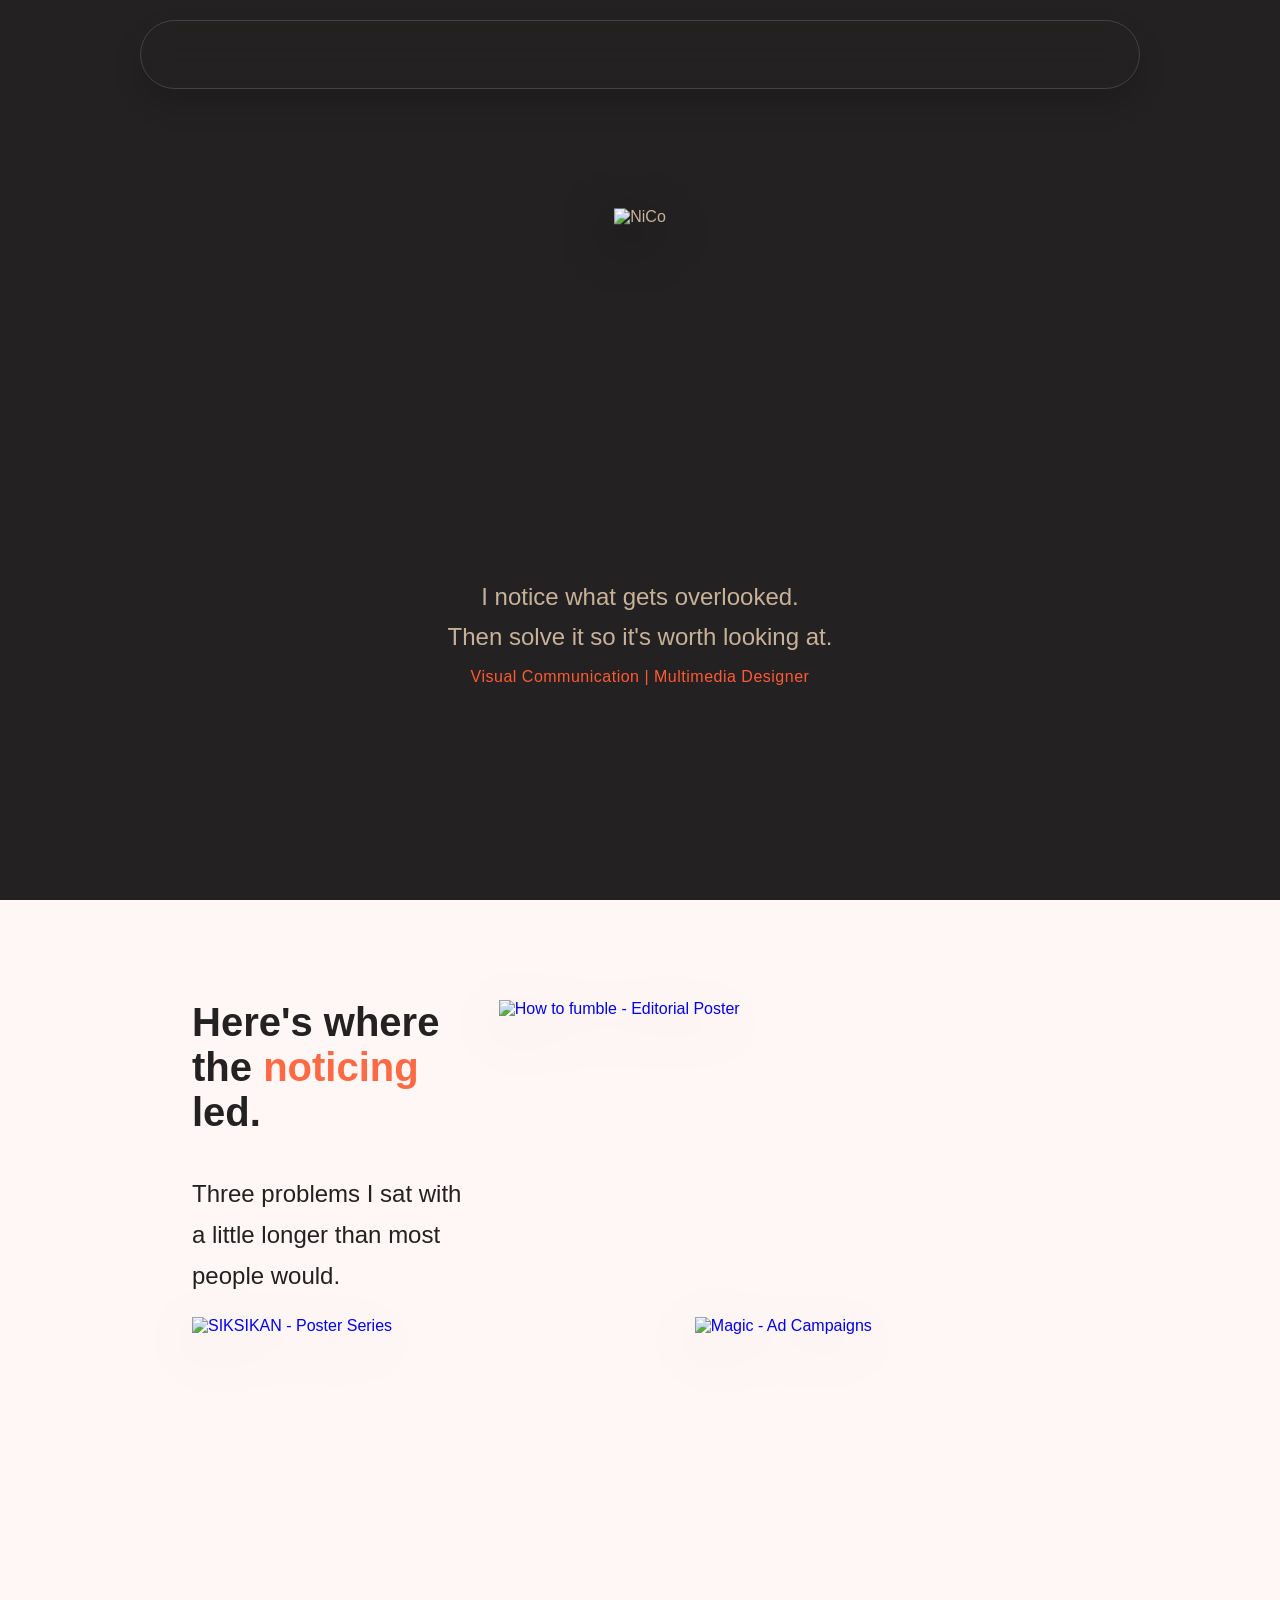
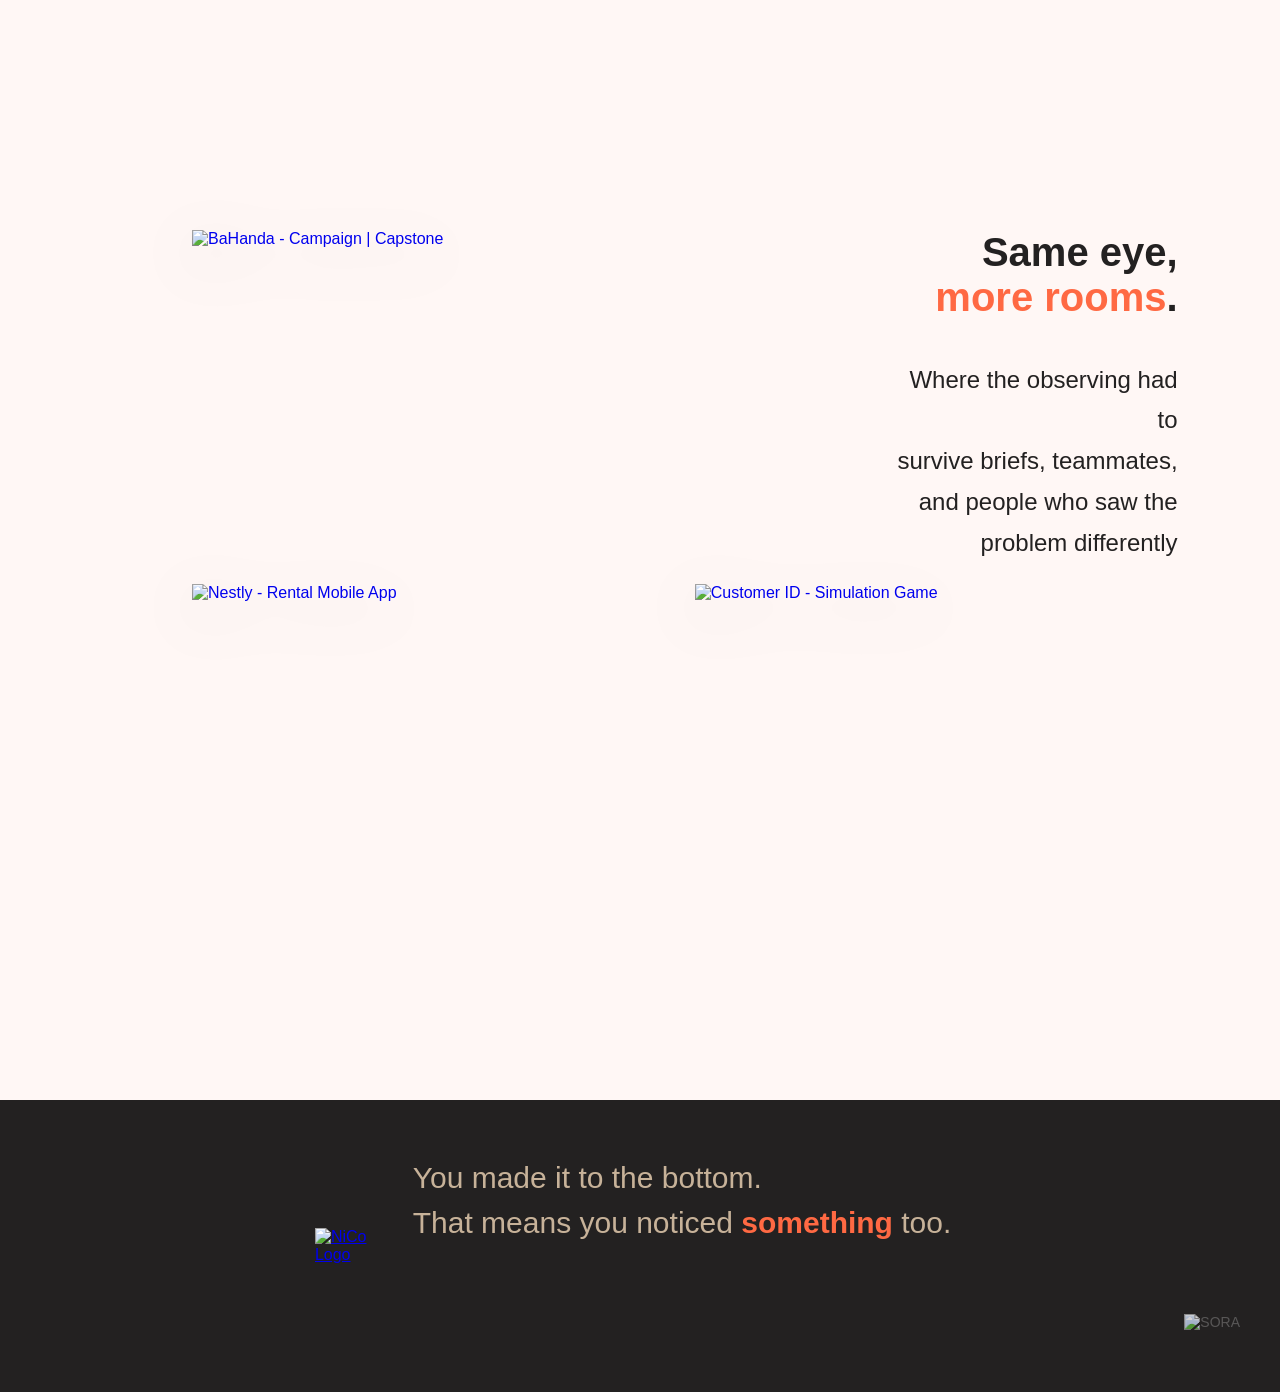
==== index.html @ 39216c5b "Add files via upload system" ====
<!DOCTYPE html>
<html lang="en">
<head>
    <meta charset="UTF-8">
    <meta name="viewport" content="width=device-width, initial-scale=1.0">
    <title>NiCo - Visual Communication | Multimedia Designer</title>
    <meta name="description" content="I notice what gets overlooked. Then solve it so it's worth looking at.">
    <link rel="stylesheet" href="style.css?v=6">
</head>
<body id="top">

    <!-- ── NAVIGATION BAR ── -->
    <nav class="navbar">
        <div class="nav-content">
            <a href="index.html" class="nav-logo-link" aria-label="Homepage"></a>
            <div class="nav-links">
                <a href="works.html"   class="nav-btn works-btn"></a>
                <a href="contact.html" class="nav-btn contact-btn"></a>
            </div>
        </div>
    </nav>

    <!-- ── HERO: height locked to background image aspect ratio ── -->
    <main class="hero">

        <!-- Background layers live INSIDE hero so they share the same dimensions -->
        <div class="eyes-wrapper">
            <div class="eyes-container">
                <div class="eyes-overlay"></div>
                <div class="irises" id="irises"></div>
                <div class="eyes-mask"></div>
            </div>
        </div>

        <!-- Content centered inside the hero -->
        <div class="hero-content">
            <div class="hero-logo">
                <img src="assets/01 HOMEPAGE/HERO/4 - NICO HERO LOGO.png" alt="NiCo">
            </div>
            <div class="hero-text">
                <p class="headline">I notice what gets overlooked. <br>Then solve it so it's worth looking at.</p>
                <p class="sub-headline">Visual Communication | Multimedia Designer</p>
            </div>
            <a href="#works" class="cta-button" aria-label="Look Again"></a>
        </div>

    </main>

    <!-- ── INDIVIDUAL WORKS SECTION ── -->
    <section class="individual-works" id="works">
        <div class="works-container">
            <div class="works-row top-row">
                <div class="works-text">
                    <div class="works-text-inner">
                        <h2 class="works-headline">Here's where <br>the <span class="highlight">noticing</span> led.</h2>
                        <p class="works-subheadline">Three problems I sat with <br>a little longer than most <br>people would.</p>
                    </div>
                </div>
                <a href="works.html#how-to-fumble" class="work-item img-1">
                    <img src="assets/01 HOMEPAGE/SECTION 1 - INDIVIDUAL WORKS/image 1.png" alt="How to fumble - Editorial Poster">
                </a>
            </div>
            <div class="works-row bottom-row">
                <a href="works.html#siksikan" class="work-item img-2">
                    <img src="assets/01 HOMEPAGE/SECTION 1 - INDIVIDUAL WORKS/image 2.png" alt="SIKSIKAN - Poster Series">
                </a>
                <a href="works.html#magic" class="work-item img-3">
                    <img src="assets/01 HOMEPAGE/SECTION 1 - INDIVIDUAL WORKS/image 3.png" alt="Magic - Ad Campaigns">
                </a>
            </div>
        </div>
    </section>

    <!-- ── COLLABORATIVE WORKS SECTION ── -->
    <section class="collaborative-works">
        <div class="works-container">
            <div class="works-row top-row reverse-row">
                <div class="works-text text-right">
                    <div class="works-text-inner">
                        <h2 class="works-headline">Same eye, <br><span class="highlight">more rooms</span>.</h2>
                        <p class="works-subheadline">Where the observing had to <br>survive briefs, teammates, <br>and people who saw the <br>problem differently</p>
                    </div>
                </div>
                <a href="works.html#bahanda" class="work-item img-1">
                    <img src="assets/01 HOMEPAGE/SECTION 2 - COLLABORATIVE WORKS/image 1.png?v=2" alt="BaHanda - Campaign | Capstone">
                </a>
            </div>
            <div class="works-row bottom-row">
                <a href="works.html#nestly" class="work-item img-2">
                    <img src="assets/01 HOMEPAGE/SECTION 2 - COLLABORATIVE WORKS/image 2.png?v=2" alt="Nestly - Rental Mobile App">
                </a>
                <a href="works.html#customer-id" class="work-item img-3">
                    <img src="assets/01 HOMEPAGE/SECTION 2 - COLLABORATIVE WORKS/image 3.png?v=2" alt="Customer ID - Simulation Game">
                </a>
            </div>
        </div>
    </section>
    <!-- ── FOOTER ── -->
    <footer class="footer" id="contact">
        <div class="footer-content">
            <a href="#top" class="footer-logo" aria-label="Back to top">
                <img src="assets/05 - FOOTER/Logo - PAG CLINICK TOP OF THE PAGE ULI.png" alt="NiCo Logo">
            </a>
            <div class="footer-text-block">
                <p class="footer-text">You made it to the bottom.<br>That means you noticed <span class="highlight">something</span> too.</p>
                <a href="contact.html" class="footer-btn"></a>
            </div>
        </div>
        <div class="footer-credits">
            <img src="assets/05 - FOOTER/SORA MARK.png" alt="SORA" class="sora-logo">
        </div>
    </footer>

    <script src="script.js"></script>
</body>
</html>
---- style.css ----
/* ============================================================
   FONTS
   ============================================================ */
@font-face {
    font-family: 'Figtree';
    src: url('assets/FONTS/static/Figtree-Regular.ttf') format('truetype');
    font-weight: 400;
    font-style: normal;
}
@font-face {
    font-family: 'Figtree';
    src: url('assets/FONTS/static/Figtree-Italic.ttf') format('truetype');
    font-weight: 400;
    font-style: italic;
}

/* ============================================================
   RESET & BASE
   ============================================================ */
:root {
    --text-primary: #C7B299; /* Requested beige color */
    --brand-orange: #FF5A36;
    --bg-dark: #232121;
}

html {
    scroll-behavior: smooth;
}

* { margin: 0; padding: 0; box-sizing: border-box; }

html, body {
    font-family: 'Figtree', sans-serif;
    color: var(--text-primary);
    /* Lock to exactly one screen initially, but allow vertical scroll
       now that we have sections below the landing page. */
    width: 100%;
    overflow-x: hidden;
    background: var(--bg-dark);
}

/* ============================================================
   HERO — fixed full-viewport stage
   ============================================================ */
.hero {
    position: relative;
    height: 100vh;
    overflow: hidden;
    display: flex;
    align-items: center;
    justify-content: center;
    background: var(--bg-dark); /* fills any bars outside the image */
}

/* ============================================================
   BACKGROUND — cover the full viewport, edge to edge, no bars.
   Image is 1728×1117 (ratio 1.547). On 16:9 monitors the image
   fills by width, cropping a little top/bottom — same as every
   CSS background-size:cover website. No bars, no scroll.
   ============================================================ */
.eyes-wrapper {
    position: absolute;
    inset: 0;
    overflow: hidden;
    background: var(--bg-dark);
    z-index: 0;
    pointer-events: none;
}

.eyes-container {
    position: absolute;
    left: 50%;
    top: 50%;
    transform: translate(-50%, -50%);
    /* Mimic background-size: cover while maintaining a strict 16:9 aspect ratio 
       so the absolutely positioned pupils never drift from the background holes! */
    width: 100vw;
    height: 56.25vw;
    min-height: 100vh;
    min-width: 177.77vh;
}

.eyes-overlay {
    position: absolute;
    inset: 0;
    background-image: url('assets/01 HOMEPAGE/HERO/1 - BG/EYES - BG.png');
    background-size: 100% 100%;
    z-index: 1;
}

.irises {
    position: absolute;
    inset: 0;
    z-index: 2;
}

.eyes-mask {
    position: absolute;
    inset: 0;
    background-image: url('assets/01 HOMEPAGE/HERO/1 - BG/EYES - HOLLOW.png');
    background-size: 100% 100%;
    z-index: 3;
}

.iris {
    position: absolute;
    /* Force a perfect circle — aspect-ratio ensures height = width in pixels
       regardless of the container's 16:9 shape. */
    aspect-ratio: 1 / 1;
    background-size: cover;
    background-position: center;
    background-repeat: no-repeat;
    transform-origin: center center;
    will-change: transform;
}

/* ============================================================
   HERO CONTENT — centered on screen, above background
   ============================================================ */
.hero-content {
    position: absolute;
    /* Shift cluster down to match Figma reference — logo near upper area,
       button near lower area, same visual weight as the design. */
    top: 53%; /* Pulled entire block up to match text and button height */
    left: 50%;
    transform: translate(-50%, -50%);
    z-index: 10;
    width: 100%;
    display: flex;
    flex-direction: column;
    align-items: center;
    justify-content: center;
    text-align: center;
    pointer-events: auto;
}

/* Logo: sized by viewport height so it's consistent on all screens */
.hero-logo {
    /* Negative margin pulls tagline up close under the orange letters.
       Logo PNG has ~7.5% transparent bottom, so -12vh accounts for that
       and adds tight visual proximity like the Figma reference. */
    margin-bottom: -10vh; /* Just a tiny nudge from the original -12vh */
    transform: translateY(4vh); /* Pushed logo down individually, removed horizontal nudge */
}

.hero-logo img {
    height: 55vh;
    width: auto;
    max-width: 85vw;
    display: block;
    filter: drop-shadow(0px 15px 25px rgba(0, 0, 0, 0.85));
}

.hero-text {
    margin-bottom: 25px; /* Nudged the button upward to sit closer to the text */
}

.headline {
    font-size: clamp(16px, 2.5vw, 24px); /* Fluid scaling down to mobile */
    color: #C7B299;
    line-height: 1.65;
    font-weight: 400;
    margin-bottom: 12px;
}

.sub-headline {
    font-size: clamp(12px, 1.3vw, 16px);
    color: var(--brand-orange);
    letter-spacing: 0.5px;
}

/* CTA Button */
.cta-button {
    display: block;
    width: clamp(200px, 20vw, 280px); /* Made the Look Again button larger */
    height: clamp(54px, 5.5vw, 75px);
    background-image: url('assets/01 HOMEPAGE/HERO/2 - BTTN/Property 1=bttn - look again - null.png');
    background-size: contain;
    background-position: center;
    background-repeat: no-repeat;
    transition: transform 0.4s cubic-bezier(0.175, 0.885, 0.32, 1.275);
}

.cta-button:hover  { transform: scale(1.1); }
.cta-button:active {
    background-image: url('assets/01 HOMEPAGE/HERO/2 - BTTN/Property 1=bttn - look again - click.png');
    transform: scale(0.95);
}

/* ============================================================
   WORKS SECTIONS
   ============================================================ */
.individual-works {
    background-color: #FFF7F5;
    padding: 100px 8% 35px 15%; /* Increased left padding even further for a thicker margin */
    min-height: 100vh;
    position: relative;
    z-index: 21; /* Elevated z-index so the drop shadow bleeds over the next section */
}

.collaborative-works {
    background-color: #FFF7F5;
    padding: 30px 8% 100px 15%; /* Increased left padding even further for a thicker margin */
    min-height: 100vh;
    position: relative;
    z-index: 20;
}

.works-container {
    max-width: 1400px;
    margin: 0 auto;
    display: flex;
    flex-direction: column;
    gap: 20px; /* Reduced to match the horizontal gap exactly */
}

.works-row {
    display: flex;
    transition: transform 0.4s cubic-bezier(0.25, 0.8, 0.25, 1);
}

.top-row {
    gap: 20px;
    /* align-items defaults to stretch so the text box matches Image 1's height */
}

.reverse-row {
    flex-direction: row-reverse;
}

.bottom-row {
    gap: 20px;
}

/* Text Column */
.works-text {
    flex: 437; /* Exactly matches the 437px width in the reference */
    display: flex;
    flex-direction: column;
    justify-content: center; /* Vertically centers the text within the row */
    align-items: flex-start; /* Flush left alignment matching the desktop design */
    transition: transform 0.4s cubic-bezier(0.25, 0.8, 0.25, 1); /* Ensure smooth nudging */
}

.text-right {
    align-items: flex-end; /* Restored right alignment for desktop */
    text-align: right;
}

.img-1 {
    flex: 1035; /* Exact intrinsic width */
}

.img-2, .img-3 {
    flex: 736; /* Exact intrinsic width */
}

.works-headline {
    font-size: clamp(28px, 4vw, 40px); /* Fluid typography */
    font-weight: 600; /* semi-bold */
    line-height: 1.12; /* 112% */
    color: #232121;
    margin-bottom: 40px;
}

.works-headline .highlight {
    color: #FF6943;
}

.works-subheadline {
    font-size: clamp(16px, 2.5vw, 24px); /* Fluid typography */
    font-weight: 400; /* regular */
    line-height: 1.7; /* 170% */
    color: #232121;
}

/* Gallery Grid Items */
.work-item {
    display: block;
    width: 100%;
    text-decoration: none;
    transition: transform 0.4s cubic-bezier(0.25, 0.8, 0.25, 1);
}

.creative-img {
    width: 100%;
    height: auto;
    border-radius: 12px;
}

.multiple-images {
    display: flex;
    flex-direction: column;
    gap: 24px;
}

.work-item img {
    width: 100%;
    height: auto;
    display: block;
    filter: drop-shadow(0px 15px 30px rgba(0, 0, 0, 0.15)); /* Added elegant drop shadow */
    /* Use scale for the visual 'zoom' effect */
    transition: transform 0.4s cubic-bezier(0.25, 0.8, 0.25, 1), filter 0.4s ease;
    transform-origin: center center;
}

/* 
  Hover Effect: 
  The image scales up slightly for a smooth 'pop' effect.
  The adjacent elements are physically nudged using :has() to prevent overlap.
*/
.work-item:hover img {
    transform: scale(1.03);
    filter: drop-shadow(0px 25px 40px rgba(0, 0, 0, 0.25)); /* Shadow deepens on hover */
}

/* --- DESKTOP NUDGE EFFECTS (Horizontal & Vertical) --- */
@media (min-width: 1025px) {
    /* Nudge Effects for Individual Works (Image 1 is Top Right) */
    .individual-works .works-container:has(.img-1:hover) .bottom-row {
        transform: translateY(15px);
    }
    .individual-works .works-container:has(.img-2:hover) .img-3 {
        transform: translateX(15px);
    }
    .individual-works .works-container:has(.img-3:hover) .img-1 {
        transform: translateY(-15px);
    }
    .individual-works .works-container:has(.img-3:hover) .img-2 {
        transform: translateX(-15px);
    }

    /* Nudge Effects for Collaborative Works (Image 1 is Top Left) */
    .collaborative-works .works-container:has(.img-1:hover) .bottom-row {
        transform: translateY(15px);
    }
    .collaborative-works .works-container:has(.img-2:hover) .img-3 {
        transform: translateX(15px);
    }
    .collaborative-works .works-container:has(.img-2:hover) .img-1 {
        transform: translateY(-15px);
    }
    .collaborative-works .works-container:has(.img-3:hover) .img-2 {
        transform: translateX(-15px);
    }
}

/* ============================================================
   NAVIGATION — fixed pill navbar
   ============================================================ */
.navbar {
    position: fixed;
    top: 20px;
    left: 0;
    width: 100%;
    z-index: 1000;
    display: flex;
    justify-content: center;
    padding: 0 40px;
}

.nav-content {
    position: relative;
    width: 100%;
    max-width: 1000px;
    aspect-ratio: 1608 / 111;
    border-radius: 60px;
    background-color: transparent;
    backdrop-filter: blur(15px); /* Global glass blur effect, always active */
    -webkit-backdrop-filter: blur(15px);
    box-shadow: 0px 15px 30px rgba(0, 0, 0, 0.15);
    border: 1px solid rgba(255, 255, 255, 0.15);
    transition: background-color 0.4s ease, border-color 0.4s ease;
    z-index: 100;
}

.nav-content::before {
    content: "";
    position: absolute;
    top: 0; left: 0; width: 100%; height: 100%;
    background-image: url('assets/04 - NAVIGATION/Navigation bar - bg.png');
    background-size: 100% 100%;
    background-repeat: no-repeat;
    background-position: center;
    border-radius: inherit;
    transition: opacity 0.4s ease;
    z-index: 0;
}

.nav-content.dark-glass {
    background-color: rgba(35, 33, 33, 0.7); /* Dark enough for contrast, transparent enough for glass */
    border-color: rgba(255, 255, 255, 0.05); /* Very faint glass edge */
    backdrop-filter: blur(15px); /* Actual glass blur effect */
    -webkit-backdrop-filter: blur(15px);
    box-shadow: 0 8px 32px 0 rgba(0, 0, 0, 0.2);
}

.nav-content.dark-glass::before {
    opacity: 0; /* Smoothly fades out the whitish image background */
}

.nav-logo-link {
    position: absolute;
    left: 4.22885%;
    top: 26.126%;
    transform: none;
    width: 4.60199%;
    height: 52.2522%;
    display: block;
    background-image: url('assets/04 - NAVIGATION/bttn - homepage.png');
    background-size: 100% 100%;
    background-repeat: no-repeat;
    background-position: center;
    transition: transform 0.2s ease;
    transform-origin: center center;
    z-index: 1; /* Ensures it sits above the ::before pseudo-element */
}
.nav-logo-link:hover { transform: scale(1.05); }

.nav-links {
    position: absolute;
    right: 4.5%;
    top: 50%;
    transform: translateY(-50%);
    display: flex;
    gap: 1vw; /* Space between buttons */
    height: 38%;
    z-index: 1; /* Ensures links sit above the ::before pseudo-element */
}

.nav-btn {
    display: inline-block;
    height: clamp(18px, 2.55vw, 30px);
    background-size: contain;
    background-position: center;
    background-repeat: no-repeat;
    transition: transform 0.2s ease;
}

.works-btn {
    width: calc(clamp(18px, 2.55vw, 30px) * 3.366);
    background-image: url('assets/04 - NAVIGATION/bttn - works - null.png');
}
.works-btn:hover  { transform: scale(1.05); }
.works-btn:active, .works-btn.active { background-image: url('assets/04 - NAVIGATION/bttn - works - click.png'); }

.contact-btn {
    width: calc(clamp(18px, 2.55vw, 30px) * 4.293);
    background-image: url('assets/04 - NAVIGATION/bttn - contact - null.png');
}
.contact-btn:hover  { transform: scale(1.05); }
.contact-btn:active, .contact-btn.active { background-image: url('assets/04 - NAVIGATION/bttn - contact - click.png'); }

/* ============================================================
   FOOTER
   ============================================================ */
.footer {
    background-color: #232121;
    position: relative;
    display: flex;
    justify-content: center;
    align-items: center;
    padding: 60px 40px; /* Reduced vertical padding for a sensible leeway */
    z-index: 10;
}

.footer-content {
    display: flex;
    align-items: center;
    gap: 20px; /* Logo almost touching text */
    justify-content: center;
}

.footer-logo img {
    width: clamp(180px, 25vw, 330px); /* Made the logo significantly bigger but scales fluidly */
    height: auto;
    transition: transform 0.4s ease;
}
.footer-logo:hover img {
    transform: scale(1.05);
}

.footer-text-block {
    display: flex;
    flex-direction: column;
    align-items: flex-start;
    gap: 30px; /* Increased gap so the button is lower from the text */
    width: 100%;
    max-width: 717px; /* Responsive: allows the block to shrink on smaller screens */
    transform: translateY(-5px); /* Lowered back down slightly */
}

.footer-text {
    font-size: clamp(20px, 3vw, 30px); /* Shrunk down from 40px, now fluidly scales */
    font-weight: 400;
    line-height: 1.5;
    color: #C7B299; /* Muted tan color, except for highlight */
}

.footer-text .highlight {
    color: #FF6943;
    font-weight: 600;
}

.footer-btn {
    display: inline-block;
    width: 221px; /* Scaled up by 30% (from 170px) */
    height: 52px; /* Scaled up by 30% (from 40px) */
    background-image: url('assets/05 - FOOTER/bttn - tell me what - null.png');
    background-size: contain;
    background-repeat: no-repeat;
    background-position: left center;
    transition: transform 0.2s ease, background-image 0.2s ease;
}

.footer-btn:hover {
    background-image: url('assets/05 - FOOTER/bttn - tell me what - hover.png');
    transform: scale(1.05);
}

.footer-btn:active {
    background-image: url('assets/05 - FOOTER/bttn - tell me what - click.png');
    transform: scale(0.95);
}

.footer-credits {
    position: absolute;
    bottom: 30px;
    right: 40px;
    display: flex;
    align-items: center;
    gap: 10px;
    font-size: 14px;
    color: rgba(255, 255, 255, 0.3);
}

.sora-logo {
    height: 48px; /* Doubled in size to be a prominent standalone mark */
    opacity: 0.8; /* Increased visibility */
}

/* ============================================================
   RESPONSIVE
   ============================================================ */
@media (max-width: 1024px) {
    .navbar { padding: 0 20px; }

    .hero-logo img {
        height: 35vh;
        max-width: 85vw;
    }
    .hero-logo { 
        margin-bottom: 20px; /* Give it breathing room instead of pulling text up */
        transform: translateY(0); /* Reset the downward offset */
    }
    .headline  { font-size: 15px; }

    /* Hide manual line breaks on mobile so text flows naturally as a single continuous block */
    .headline br, .works-headline br, .works-subheadline br {
        display: none;
    }

    /* Works Section Mobile Stacking */
    .works-row {
        flex-direction: column !important;
        gap: 20px;
    }
    .works-text, .works-text.text-right {
        align-items: flex-start; /* Force left alignment on mobile */
        text-align: left;
        margin-bottom: 20px;
    }

    /* --- MOBILE NUDGE EFFECTS (Strictly Vertical) --- */
    /* When img-1 hovers, push everything below it DOWN and text above it UP */
    .works-container:has(.img-1:hover) .img-2,
    .works-container:has(.img-1:hover) .img-3 {
        transform: translateY(15px);
    }
    .works-container:has(.img-1:hover) .works-text {
        transform: translateY(-15px);
    }

    /* When img-2 hovers, push img-3 DOWN and img-1/text UP */
    .works-container:has(.img-2:hover) .img-3 {
        transform: translateY(15px);
    }
    .works-container:has(.img-2:hover) .img-1,
    .works-container:has(.img-2:hover) .works-text {
        transform: translateY(-15px);
    }

    /* When img-3 hovers, push everything above it UP */
    .works-container:has(.img-3:hover) .img-2,
    .works-container:has(.img-3:hover) .img-1,
    .works-container:has(.img-3:hover) .works-text {
        transform: translateY(-15px);
    }

    /* Footer Mobile Stacking */
    .footer {
        flex-direction: column;
    }
    .footer-content {
        flex-direction: column;
        text-align: center;
        gap: 30px;
    }
    .footer-text-block {
        align-items: center;
        transform: translateY(0);
    }
    .footer-text {
        text-align: center;
    }
    /* Force the credits to drop below the button naturally on mobile */
    .footer-credits {
        position: static;
        margin-top: 20px;
        justify-content: center;
    }
    }
}

html:has(body.works-page-body) {
    background-color: #FFF7F5 !important; /* Matches index.html Section 2 & 3 */
}
body.works-page-body {
    background-color: #FFF7F5 !important; /* Matches index.html Section 2 & 3 */
}

.works-accordion-container {
    max-width: 95%; /* Reverted to 95% since margin requests were specifically for the text */
    margin: 0 auto;
    padding: 110px 0 100px; /* Removed side padding since max-width naturally handles the edge gap */
    display: flex;
    flex-direction: column;
    gap: 95px; /* Added 75px more spacing between all sections */
}

/* ── UTILITY CLASSES ── */
.mobile-only {
    display: none !important;
}
.desktop-only {
    display: block !important;
}

/* ── Card base ── */
.works-accordion-item {
    border-radius: 20px;
    overflow: hidden;
    transition: background-color 0.4s ease;
}
.works-accordion-item.is-open {
    overflow: hidden; /* Restored so the background image is perfectly cropped at the edge of the colored container! */
}

.beige-bg     { background-color: #EFE7DF; color: #232121; }
.dark-bg      { background-color: #2A2A2A; color: #F4EFEB; }
.dark-blue-bg { background-color: #1E2135; color: #F4EFEB; }
.text-light   { color: #F4EFEB !important; }
.text-c7b299  { color: #C7B299 !important; }
.text-232121  { color: #232121 !important; }

.accordion-inner {
    display: flex;
    flex-direction: column;
}

/* ── CLOSED STATE ── */
.accordion-header {
    display: flex;
    align-items: stretch;
    height: 390px; /* Fixed height matching 'How to Fumble' */
    position: relative;
    z-index: 1; /* Lower z-index so waving poster can sit behind the open content's flat poster */
    cursor: pointer;
}

.header-text-content {
    flex: 1;
    position: relative;
    z-index: 3; /* Keep text on top of everything */
    padding: 51px 44px 36px 80px; /* Top padding increased by 15px, Left padding increased to 80px to push content right per user request */
    display: flex;
    flex-direction: column;
    justify-content: flex-start; /* Push text higher to leave space at the bottom for the read-more button */
}

/* Allow all desktop text columns to expand fully without wrapping and hiding the Read More button! */
@media (min-width: 992px) {
    .header-text-content {
        flex: 2.2; 
    }
}

.accordion-title {
    font-size: clamp(28px, 4vw, 40px); /* Matches 'Here's where the noticing led' */
    font-weight: 600;
    line-height: 1.12;
    margin-bottom: 24px; /* Increased spacing */
    color: #F8F5F2; /* Kept default color */
}

.body-text {
    font-family: 'Inter', sans-serif;
    font-size: 16px;
    font-weight: 300;
    line-height: 1.6;
    margin-bottom: 25px;
    color: #C7B299; /* Requested beige color */
}

.push-down {
    margin-top: 25px;
}

.accordion-subtitle {
    color: #FF6943;
    font-size: clamp(12px, 1.3vw, 16px); /* Matches 'Visual Comm | Multimedia Designer' */
    font-weight: 400;
    line-height: 1.7;
    margin-bottom: 32px; /* Increased spacing significantly */
    letter-spacing: 0.5px;
}

.accordion-preview-desc {
    font-size: clamp(16px, 2.5vw, 24px); /* Matches 'Three problems I sat with...' */
    font-weight: 400;
    line-height: 1.55;
    margin-bottom: 48px; /* Massive gap above the read more button */
    max-width: 100%; /* Give it full width so manual <br> tags control the breaks */
}

/* ── Read More button ── */
.read-more-btn {
    z-index: 4;
    width: 240px; /* Scaled up to match the wide Figma button */
    height: 57px; /* Scaled up */
    min-width: 240px; /* Guarantee it doesn't shrink! */
    min-height: 57px;
    flex-shrink: 0;
    background-image: url('assets/02\ WORKS/bttn\ -\ Read\ more\ -\ null.png');
    background-size: contain;
    background-repeat: no-repeat;
    background-position: left center;
    border: none;
    background-color: transparent;
    cursor: pointer;
    transition: transform 0.2s ease, background-image 0.2s ease;
}
.read-more-btn:hover {
    background-image: url('assets/02\ WORKS/bttn\ -\ Read\ more\ -\ hover.png');
    transform: scale(1.05);
}
.read-more-btn:active {
    background-image: url('assets/02\ WORKS/bttn\ -\ Read\ more\ -\ click.png');
    transform: scale(0.95);
}

/* ── Waving poster (bg image) column ── */
.header-image-preview {
    flex: 1.2;
    position: relative;
    overflow: visible; /* Let the image hang beyond the card */
    z-index: 2; /* Put waving poster on top of flat poster */
}

.preview-bg-image {
    position: absolute;
    top: 5%; /* Drop it down so the red pin actually hits the creative 1 poster */
    left: -35%;
    width: 140%; /* Modestly larger than v80 to ensure overlap */
    height: 400%;
    background-size: 100% auto;
    background-repeat: no-repeat;
    background-position: left top;
    pointer-events: none;
}

.placeholder-preview {
    background-color: rgba(0,0,0,0.1);
}

/* ── Standard background images for Sections 2-6 ── */
.standard-bg-preview {
    position: absolute;
    top: 0;
    left: -100%; /* Pull it across the text column */
    width: 200%; /* Span the entire accordion header */
    height: 100%;
    background-size: auto 100%; /* Prevents cropping from the top/bottom */
    background-position: right center;
    background-repeat: no-repeat;
    pointer-events: none;
}

/* Specific adjustment for Section 1 (How to Fumble) */
#how-to-fumble .accordion-title,
#how-to-fumble .accordion-preview-desc,
#how-to-fumble .body-text,
#how-to-fumble .highlight-headline {
    color: #232121 !important;
}

#how-to-fumble .accordion-title {
    font-weight: 600;
    line-height: 1.12;
}

#how-to-fumble .accordion-subtitle {
    color: #FF6943 !important;
    font-weight: 400;
    line-height: 1.7;
}

#how-to-fumble .accordion-preview-desc,
#how-to-fumble .body-text {
    font-weight: 400;
    line-height: 1.12;
}

#how-to-fumble .highlight-headline {
    font-weight: 600;
    line-height: 1.12;
}

#how-to-fumble .highlight {
    color: #FF6943 !important;
}

/* Specific adjustment for Section 4 (BaHanda) Typography */
#bahanda .accordion-title,
#bahanda .accordion-preview-desc,
#bahanda .body-text,
#bahanda .highlight-headline {
    color: #232121 !important;
}

#bahanda .accordion-title {
    font-weight: 600;
    line-height: 1.12;
}

#bahanda .accordion-subtitle {
    color: #FF6943 !important;
    font-weight: 400;
    line-height: 1.7;
}

#bahanda .accordion-preview-desc,
#bahanda .body-text {
    font-weight: 400;
    line-height: 1.12;
}

#bahanda .highlight-headline {
    font-weight: 600;
    line-height: 1.12;
}

#bahanda .highlight {
    color: #FF6943 !important;
}
#how-to-fumble .accordion-header {
    height: 415px; /* Increased by another 15px (total 25px increase from the global 390px height) */
}
#how-to-fumble .accordion-preview-desc {
    margin-bottom: 38px !important; /* Moved the 'Read more' button UP by 5px (from 43px to 38px) */
}
@media (min-width: 992px) {
    #how-to-fumble .preview-bg-image {
        width: 210% !important; /* Scaled down by 15% (from 225% to 210%) */
        left: calc(-35% - 435px) !important; /* Moved right by another 45px (total -435px from standard) */
        top: calc(5% - 60px) !important; /* Moved down by 30px (total -60px from standard) */
    }
}
/* Allow the image to bleed out if it needs to */
#how-to-fumble.works-accordion-item.is-open {
    overflow: visible !important;
}

/* Specific adjustment for Section 2 (Siksikan) */
#siksikan .accordion-header {
    height: 435px; /* Increased by 30px from 405px per user request */
}
#siksikan .accordion-preview-desc {
    margin-bottom: 43px !important; /* Move the 'Read more' button UP by 5px (from 48px to 43px) */
}
#siksikan .standard-bg-preview {
    background-size: auto 100%; /* Image exactly fills its container */
    background-position: right top;
    background-repeat: no-repeat;
    height: 240%; /* Make the div exactly 240% of the header height (+20% size as requested) */
    position: relative;
    top: -364px; /* Shift the div UP by exactly half the extra height to perfectly simulate 'center' alignment! (1248px - 520px) / 2 = 364px */
    pointer-events: none;
}

/* Specific adjustment for Section 4 (Bahanda) */
#bahanda .accordion-header {
    height: 345px; /* Reduced by 25px from 370px per user request */
}
#bahanda .accordion-preview-desc {
    margin-bottom: 41px !important; /* Pushed the button down by exactly 25px (from 16px to 41px) */
}
#bahanda .standard-bg-preview {
    background-size: auto 100%;
    background-position: right calc(50% - 15px); /* Moved down by 10px from -25px */
    height: 169%; /* 370px * 1.69 = 625px. Keeps the image the exact same physical size as 160% on 390px! */
}


/* Force the image container to span the entire accordion width, so the massive image isn't clipped by the flex column boundary! */
#bahanda .header-image-preview {
    position: absolute;
    left: 0;
    top: 0;
    width: 100%;
    height: 100%;
    z-index: 1; /* Sits behind the text (z-index: 3) */
    pointer-events: none; /* Prevents the massive image container from stealing clicks from the Read More button! */
}

/* Let the massive background image burst out of the container bounds when opened, instead of being chopped off by the box edge! */
#bahanda.works-accordion-item.is-open {
    overflow: visible !important;
}

/* Specific adjustment for Section 5 (Nestly) */
#nestly .standard-bg-preview {
    background-size: 80% auto; /* Scaled down 10% more per user request */
    background-position: right top; /* Pinned to top right */
    background-repeat: no-repeat;
    height: 300%; /* The missing key! Makes the div massively tall so the image can hang down invisibly, revealing itself smoothly when opened! */
}


/* Specific adjustment for Section 6 (Customer ID) */
#customer-id {
    background-color: #232121 !important;
}
#customer-id .accordion-header {
    height: 410px; /* Increased by 20px from the global 390px per user request */
}
#customer-id .accordion-preview-desc {
    margin-bottom: 33px !important; /* Move 'Read more' button DOWN by 20px (from 13px to 33px) */
}
#customer-id .standard-bg-preview {
    background-size: auto 100%; 
    background-position: right top;
    background-repeat: no-repeat;
    height: 126%; /* Scaled back down by another 10% (from 136% to 126%) per user request */
    position: relative;
    pointer-events: none;
    z-index: 1; 
}
#customer-id .customer-image-grid img {
    filter: drop-shadow(0 12px 30px rgba(0,0,0,0.2));
}

/* Specific adjustment for Section 3 (Magic) */
#magic .accordion-header {
    height: 460px; /* Increased by 15px from 445px per user request */
}

#magic {
    background-color: #232121 !important;
}

#magic .accordion-preview-desc {
    margin-bottom: 37px !important; /* Pushed the button down by exactly 25px (from 12px to 37px) */
}

#magic .header-text-content {
    padding-bottom: 12px !important; /* Reduce bottom padding to give the button even more room! */
}

#magic .standard-bg-preview {
    background-size: auto 100%; /* Image fills container */
    background-position: calc(100% + 15px) top; /* Shifted slightly to the RIGHT to hide the baked-in image gap on the right edge */
    background-repeat: no-repeat;
    height: 216%; /* 460px * 2.16 = 993px. Keeps the image the exact same physical size! */
    position: relative;
    top: 25px; /* Moved DOWN by another 50px (was -25px, now +25px)! */
    pointer-events: none;
    z-index: 1; /* Ensure it stays behind the text */
}

/* Force the image container to span the entire accordion width, so the massive image isn't clipped by the flex column boundary! */
#magic .header-image-preview {
    position: absolute;
    left: 0;
    top: 0;
    width: 100%;
    height: 100%;
    z-index: 1; /* Sits behind the text (z-index: 3) */
}

/* ── OPEN STATE ── */
.accordion-content {
    display: grid;
    grid-template-rows: 0fr;
    transition: grid-template-rows 0.6s cubic-bezier(0.25, 1, 0.5, 1);
    /* z-index 2 so accordion content sits ABOVE the header (letting creative 1 sit on top of the waving poster) */
    position: relative;
    z-index: 2;
}
.works-accordion-item.is-open .accordion-content {
    grid-template-rows: 1fr;
}

.accordion-content-inner {
    min-height: 0;
    overflow: hidden;
    display: flex;
    flex-direction: column;
    padding: 0 44px 0 80px; /* Thicker left margin */
    filter: blur(10px);
    opacity: 0;
    transition: padding 0.6s cubic-bezier(0.25, 1, 0.5, 1), filter 0.3s ease, opacity 0.3s ease;
}
.works-accordion-item.is-open .accordion-content-inner {
    padding: 24px 44px 51px 80px; /* Thicker left margin, bottom padding increased by 15px */
    filter: blur(0px);
    opacity: 1;
    overflow: visible; /* Allow images to overlap the header when fully opened */
    transition: padding 0.6s cubic-bezier(0.25, 1, 0.5, 1), filter 0.6s cubic-bezier(0.25, 1, 0.5, 1), opacity 0.6s cubic-bezier(0.25, 1, 0.5, 1);
}

/* Two-column area: flat poster (left) + body text (right) */
.split-content {
    display: flex;
    gap: 32px;
    width: 100%;
    align-items: stretch; /* Both columns same height so creative-img bottom aligns with text bottom */
}

.left-col {
    flex: 0 0 55%;
    position: relative;
    z-index: 1; /* Put flat poster behind the waving poster */
    display: flex;
    flex-direction: column;
}

.right-col {
    flex: 1;
    display: flex;
    flex-direction: column;
    align-items: flex-end;
    justify-content: flex-end; /* Align to bottom so we can precisely control the offset */
    text-align: right;
    padding-top: 0;
    padding-right: 15px; /* Shoved left by 15px per user request */
}

/* Let the text fill the column, and use a small positive margin to lift the last line above the drop shadow */
.right-col p.body-text {
    width: 100%;
    margin: 0; /* Remove default margins so we can control them precisely */
    white-space: nowrap; /* Force exactly the <br> line breaks! */
}

.right-col p.body-text:last-of-type {
    margin-bottom: 250px; /* Applies the massive push ONLY to the bottom of the entire text block */
}

.how-to-fumble-p1 {
    transform: translateY(-130px); /* Moved up by another 65px (total -130px) */
}
.how-to-fumble-p2 {
    transform: translateY(-45px); /* Left as is */
}
.how-to-fumble-p3 {
    transform: translateY(35px); /* Moved DOWN by 35px */
}

.creative-img {
    width: 115%; /* Scaled down by 5% (from 120% to 115%) per user request */
    flex: 1;              /* Grow to fill the left-col height */
    min-height: 0;
    object-fit: contain;  /* Maintain aspect ratio, no cropping */
    object-position: top left; /* Anchor top-left so bottom aligns with right column */
    display: block;
    filter: drop-shadow(0 12px 30px rgba(0,0,0,0.2));
    transform: none; /* Reset transform to align with the native 40px offset */
}

.body-text {
    font-size: clamp(16px, 2.5vw, 24px); /* Matches 'Three problems I sat with...' */
    font-weight: 400;
    line-height: 1.55;
    margin-bottom: 20px;
    max-width: 100%; /* Removed hard constraint so explicit <br> tags control the layout entirely */
}

.full-width-content {
    width: 100%;
    margin-top: 15px; /* Decreased by another 35px to move the text and button UP per user request */
    display: flex;
    align-items: flex-end;       /* align headline and close btn to the same bottom baseline */
    justify-content: space-between;
    gap: 20px;
}

.highlight-headline {
    font-size: clamp(28px, 4vw, 40px); /* Matched to 'How to fumble' */
    font-weight: 600;
    line-height: 1.2;
    text-align: left;
    transform: none; /* Reset transform to perfectly match the 40px native offset */
    padding-left: 15px; /* Shoved right by 15px per user request */
}

.highlight-headline .highlight,
.body-text .highlight {
    color: #FF6943;
}

.close-indicator-wrapper {
    width: 100%;
    display: flex;
    justify-content: flex-end;
    margin-top: 30px;
    padding-right: 15px; /* Shoved left by 15px per user request */
}

.close-section-btn {
    background: none;
    border: none;
    cursor: pointer;
    transition: transform 0.3s ease;
    padding: 0;
    flex-shrink: 0; /* Don't let the button get squished */
}
.close-section-btn img {
    width: 92px;  /* Scaled up by 15% across all sections */
    height: auto;
    display: block;
}
.close-section-btn:hover {
    transform: translateY(-4px);
}

/* --- MEDIA QUERIES --- */
@media (max-width: 991px) {
    .desktop-only {
        display: none !important;
    }
    
    .mobile-only {
        display: block !important;
    }

    .accordion-header {
        height: 520px; /* Matched to 'How to Fumble' mobile height */
    }

    .header-text-content {
        justify-content: center; /* Preserve centered alignment on mobile */
    }

    .read-more-btn {
        position: absolute;
        bottom: 24px;
        left: 20px; /* Match mobile padding */
    }

    #siksikan .standard-bg-preview {
        background-size: auto 100%; /* Reset sizing for mobile */
        background-position: right center;
    }

    /* Light page bg on mobile matches the reference */
    body.works-page-body {
        background-color: #FFF7F5 !important;
    }
}

/* ── MOBILE ── */
@media (max-width: 768px) {

    .mobile-only {
        display: block !important;
    }
    .desktop-only {
        display: none !important;
    }

    /* Light page bg on mobile matches the reference */
    body.works-page-body {
        background-color: #FFF7F5 !important;
    }

    .works-accordion-container {
        max-width: 95%; /* Revert to the original mobile width to insulate from desktop margin tweaks */
        padding: 90px 8px 120px; /* Increased bottom padding significantly per user request */
        gap: 12px;
    }

    /* ── Closed card header ── */
    .accordion-header {
        min-height: 340px; /* Increased to make the mobile container more square-like */
        padding-left: 24px; /* Nudge everything to the right */
    }

    .header-text-content {
        flex: 1.4;
        padding: 24px 16px 20px 16px;
    }

    .accordion-title {
        margin-bottom: 12px; /* Increased spacing */
    }

    .accordion-subtitle {
        font-size: 9.5px; /* Shrunk on mobile per user request */
        margin-bottom: 24px; /* Increased spacing significantly */
    }

    .accordion-preview-desc {
        line-height: 1.5;
        margin-bottom: 24px; /* Increased spacing */
        max-width: 100%;
    }

    .read-more-btn {
        width: 170px; /* Exact width of the 'tell me what' footer button */
        height: 40px; /* Exact height of the 'tell me what' footer button */
    }

    .header-image-preview {
        flex: 1;
        margin-left: 32px; /* Nudge preview images further to the right */
    }

    /* Mobile bg image: use a massive scale to match desktop proportions for BOTH opened and closed states. 
       This ensures the poster looks the same and is just revealed when the card expands. */
    .preview-bg-image {
        top: -35%;
        left: -115%; /* (100% - 330%) / 2 */
        width: 330%;
        height: 900%;
        background-size: 100% auto;
        background-position: left top;
    }

    /* Keep mask on container when open so the right side of the image gets cropped */
    .works-accordion-item.is-open {
        overflow: hidden;
    }

    /* ── Open state ── */
    .accordion-content-inner {
        padding: 0 16px; /* Reduced side padding to give text more width */
    }
    .works-accordion-item.is-open .accordion-content-inner {
        padding: 24px 16px 48px; /* Reduced side padding */
    }

    .split-content {
        flex-direction: column;
        gap: 16px;
    }

    .left-col {
        flex: none;
        width: 100%;
        display: flex;
        justify-content: center; /* Center the creative image */
    }

    .creative-img {
        width: 90%; /* Made bigger per user request, but keeps some breathing room */
        flex: none;
        height: auto;
        display: block;
        margin: 0 0 0 24px; /* Perfectly aligns with the start of 'How to fumble' */
        transform: none; /* Removed the nudge to align perfectly with texts */
        object-fit: unset;
        object-position: unset;
    }

    /* Right col: block display to allow auto margins to center fit-content children */
    .right-col {
        flex: none;
        width: 100%;
        display: block;
        padding-top: 0;
    }

    .mobile-centered-right-text-container {
        text-align: right; /* Restored right alignment per user request */
        width: 100%; /* Take full width */
        margin: 0; /* Removed center margins */
        transform: none; /* Removed the offset */
    }

    .body-text {
        max-width: 100%;
    }

    .mobile-centered-right-text-container .body-text {
        text-align: inherit;
        width: 100%;
        max-width: none;
    }

    /* Full-width row: flex context to put headline left and button right */
    .full-width-content {
        display: flex;
        justify-content: space-between;
        align-items: flex-end;
        width: 100%;
        margin-top: 24px;
    }

    .highlight-headline {
        line-height: 1.25;
        text-align: left; /* Flush left edge */
        width: 100%; /* Take full width */
        margin: 0 0 0 24px; /* Perfectly aligns with the start of 'How to fumble' */
        transform: none; /* Reset the desktop transform so it doesn't push off-screen */
    }

    .close-section-btn {
        position: static; /* Let it sit in the flex container naturally */
        transform: translateY(24px); /* Pushed downwards so the arrow tip aligns with the 'communication anyway' text line */
    }

    .close-section-btn img {
        width: 83px; /* Scaled up by 15% on mobile */
    }

    /* ── BaHanda & Nestly: stack the two-column rows on mobile instead of squishing them ── */
    .bahanda-row,
    .nestly-row {
        flex-direction: column !important;
        gap: 24px;
    }

    .bahanda-row.align-bottom {
        align-items: center !important;
    }

    .bahanda-col-left,
    .bahanda-col-right,
    .nestly-col-left,
    .nestly-col-right {
        width: 100%;
        align-items: center !important;
    }

    .bahanda-img-1 {
        margin: 0 auto 24px !important;
    }

    .bahanda-img-2 {
        margin: 0 auto !important;
        max-width: 260px !important;
    }

    .bahanda-img-3 {
        width: 100% !important;
        max-width: 100% !important;
        margin-left: 0 !important;
    }

    .bahanda-col-right.row-3-right {
        flex-direction: row !important;
        justify-content: center !important;
        gap: 24px;
    }

    #nestly .nestly-col-right {
        position: relative;
        min-height: 340px;
        margin-top: 16px;
    }

    #nestly .nestly-img-2 {
        position: static !important;
        width: 100% !important;
        height: auto !important;
        max-width: 320px;
        display: block;
        margin: 0 auto;
    }

    #nestly .close-section-btn {
        position: static !important;
        margin: 24px auto 0;
    }
}

.siksikan-layout {
    display: flex;
    flex-direction: column;
}
.works-accordion-item.is-open .siksikan-layout {
    padding-top: 70px !important; /* Set to 70px so that with the 45px upward image shift, the visual gap is exactly 25px! */
    padding-bottom: 80px; /* Added breathing room at the bottom of the open container per user request! */
    width: 100%;
}

.siksikan-images-row {
    display: flex;
    flex-direction: row;
    gap: 10px; /* Reduced gap to exactly 10px */
    width: 100%;
    margin-bottom: -20px; /* Negative margin pulls the text block up so the visual gap to the transformed images is exactly 25px! */
}

.siksikan-img {
    flex: 1;
    width: 25%;
    object-fit: contain;
    border-radius: 12px;
    filter: drop-shadow(0 12px 30px rgba(0,0,0,0.2));
    transform: translate(-5px, -45px) scale(0.95); /* Moved left by 5px, up by 45px, scaled to 0.95 */
}

.siksikan-text-block {
    max-width: 100%; /* Allow text to stretch fully so manual <br> tags dictate layout */
    margin-bottom: 32px; /* Ensure uniform spacing between all text blocks */
    text-align: left;
}

.siksikan-text-block .body-text {
    margin: 0; /* Remove default paragraph margins so spacing is strictly controlled by wrapper */
}

.siksikan-highlight-block {
    max-width: 100%; /* Allow text to stretch fully so manual <br> tags dictate layout */
    margin-bottom: 32px; /* Ensure uniform spacing exactly matching the block above */
    text-align: left;
}

.siksikan-highlight-block .highlight-headline {
    margin: 0; /* Remove default heading margins */
    text-align: left;
    padding-left: 0; /* Remove the 15px offset from the general class to perfectly align with the other text blocks */
}

.siksikan-final-row {
    display: flex;
    justify-content: space-between;
    align-items: flex-end; /* Align bottom baselines */
    width: 100%;
    margin-bottom: 0;
}

.siksikan-close-wrapper {
    display: flex;
    justify-content: flex-end;
    width: auto; /* Changed from 100% to let it sit alongside the text */
}

.siksikan-final-row .close-section-btn {
    transform: translateY(22px); /* Shove the button down so the top point aligns precisely with the text line */
}

/* ============================================================
   MAGIC (SECTION 3) OPENED LAYOUT
   ============================================================ */
.magic-layout-container {
    display: flex;
    flex-direction: column;
    justify-content: flex-end; /* Push content to bottom */
    width: 100%;
}
.works-accordion-item.is-open .magic-layout-container {
    /* Padding is now handled by a physical spacer in the HTML so it smoothly animates without snapping! */
}

.magic-bottom-content {
    position: relative;
    z-index: 2; /* Sit on top of the grid if they overlap */
    width: 100%;
    transform: translateY(-15px); /* Moved entire block up by 15px per user request */
}

.magic-highlight-block {
    text-align: left;
    margin-bottom: 32px;
}

.magic-text-content {
    display: flex;
    flex-direction: column;
    align-items: flex-start; /* Align the text blocks to the left */
    width: 100%;
    max-width: 100%; /* Allow full width so manual line breaks dictate the exact format */
}

.magic-text-content .highlight-headline,
.magic-text-content .body-text {
    text-align: left; /* Left align the text per user request */
    padding: 0;
    margin: 0;
}

.magic-highlight-block {
    margin-bottom: 32px;
    width: 100%;
}

.magic-final-row {
    display: flex;
    justify-content: center; /* Center everything */
    align-items: flex-end;
    width: 100%;
    position: relative; /* So we can absolutely position the close button to the right */
}

.magic-text-block {
    text-align: left;
    width: 100%;
}

/* ============================================================
   CUSTOMER ID (SECTION 6) OPENED LAYOUT
   ============================================================ */
.customer-layout-container {
    display: flex;
    flex-direction: column;
    align-items: flex-start;
    width: 100%;
}
.works-accordion-item.is-open .customer-layout-container {
    padding-top: 0px !important; /* Moved entire opened content UP by another 10px (from 10px to 0px) */
    padding-bottom: 80px !important; /* Some breathing room before it closes */
}

/* ==========================================================================
   BAHANDA SECTION (SECTION 4) CUSTOM LAYOUT
   ========================================================================== */
.bahanda-layout-container {
    display: flex;
    flex-direction: column;
    width: 100%;
    max-width: 100%;
    margin: 0 auto;
    padding-right: 8%; /* Pushes the right side content to the left a bit */
    padding-bottom: 80px; /* Added breathing room at the bottom of the section */
}
.works-accordion-item.is-open .bahanda-layout-container {
    padding-top: 100px !important; /* Forces a ~75px drop from the default 24px padding ONLY when open! */
}


.bahanda-row {
    display: flex;
    width: 100%;
    gap: 32px;
}

.bahanda-row.align-bottom {
    align-items: flex-end; /* This forces the bottom of the left col (text) to align with bottom of right col (image) */
}

.bahanda-col-left {
    flex: 1; /* Allow it to stretch naturally to fit the text line breaks */
    display: flex;
    flex-direction: column;
    min-width: 0; /* Prevent white-space:nowrap text from forcing this column wider than its flex share */
}

.bahanda-col-right {
    flex: 1;
    display: flex;
    flex-direction: column;
    min-width: 0; /* Same fix, keeps the 50/50 split even with nowrap siblings */
}

.bahanda-col-right.flex-bottom {
    justify-content: flex-end; /* Pushes content in right col to the bottom if row is tall */
}

.bahanda-col-right.row-3-right {
    flex-direction: row; /* Put Image 4 and Close button side by side */
    align-items: flex-end;
    justify-content: flex-end;
    gap: 20px;
}

.bahanda-close-wrapper {
    flex-shrink: 0;
}

/* ==========================================================================
   NESTLY SECTION (SECTION 5) CUSTOM LAYOUT
   ========================================================================== */
.nestly-layout-container {
    display: flex;
    flex-direction: column;
    width: 100%;
    margin: 0 auto;
}

.nestly-row {
    display: flex;
    width: 100%;
    gap: 32px;
    align-items: stretch; /* Make both columns same height */
}

.nestly-col-left {
    flex: 1; /* Allow it to stretch naturally to fit the text line breaks */
    display: flex;
    flex-direction: column;
    min-width: 0; /* Prevent white-space:nowrap text from forcing this column wider than its flex share */
    /* No padding-left so text aligns with the header/unopened state */
}

.nestly-col-right {
    flex: 1;
    display: flex;
    flex-direction: column;
    min-width: 0; /* Same fix, keeps phone-mockup column at its intended 50% width */
    position: relative;
}

.nestly-img-2-wrapper {
    position: absolute;
    top: 32px; /* Aligns with line 2 of text */
    bottom: 0;
    left: 0;
    right: 0;
}

.nestly-img-2 {
    width: 100%;
    height: 100%;
    object-fit: cover; /* Forces the image to fill the right column, touching the exact middle boundary */
    object-position: left top; /* Anchors the image to the left edge (middle of the screen) */
}

.nestly-close {
    position: absolute;
    bottom: 0;
    right: 0;
    transform: translateY(22px);
}

.magic-final-row .close-section-btn {
    transform: translateY(22px); /* Align the point of the arrow exactly with the last line of text */
}

/* ==========================================================================
   CONTACT PAGE STYLES
   ========================================================================== */

.contact-page-body {
    background-color: #232121;
    color: #c7b299;
    height: 100vh;
    overflow: hidden;
    margin: 0;
}

.contact-irises {
    position: absolute;
    width: 100vw;
    height: 100vh;
    top: 0;
    left: 0;
    z-index: 1; /* Place explicitly ON TOP of the background images */
    pointer-events: none;
}

/* Background Eyes Overlay (Combined into one layer to guarantee iris tracking alignment) */
/* Background Eyes Overlay (Combined into one layer to guarantee iris tracking alignment) */
.contact-eyes-overlay {
    position: absolute;
    width: 100%;
    height: calc(100% - 65px); /* Shaved off another 15px */
    top: -5px; /* Nudged up by -5px */
    background-image: url('assets/03 CONTACT/EYES BG - TOP.png'), url('assets/03 CONTACT/EYES BG - BTTM.png');
    background-size: 100% 100%, 100% 100%;
    background-position: top left, bottom left;
    background-repeat: no-repeat;
    z-index: 0;
}
#contact-irises {
    position: absolute;
    width: 100%;
    height: calc(100% - 65px); /* Matches overlay perfectly */
    top: -5px; /* Matches overlay perfectly */
    z-index: 1; /* Keep irises explicitly ON TOP */
    pointer-events: none;
}

/* Navbar overrides if needed */
.contact-navbar {
    position: relative;
    z-index: 10;
}

/* Main Layout */
.contact-wrapper {
    width: 100vw;
    height: 100vh;
    display: flex;
    justify-content: center;
    align-items: center;
    position: absolute; /* Place over the background */
    top: 0;
    left: 0;
    z-index: 5;
    padding: 0 40px;
}

.contact-container {
    position: relative;
    z-index: 10; /* Force it to render ABOVE the absolute background images */
    display: flex;
    flex-direction: row;
    align-items: center; /* Changed from stretch to center to prevent height distortion/cropping */
    gap: 60px;
    max-width: 1400px; /* Made container wider so image can be larger */
    width: 100%;
}

.contact-left {
    flex: 0 0 50%; /* Image column is now significantly larger */
    display: flex;
}

.contact-photo {
    width: 100%;
    height: auto;
    border-radius: 20px;
    object-fit: contain; /* Ensure 100% of the image is visible */
    transform: translate(-15px, 25px) scale(1.07); /* Moved left by 15px, down by 25px, and scaled to 1.07 */
}

.contact-right {
    flex: 1;
    display: flex;
    flex-direction: column;
    justify-content: center;
    padding: 20px 0;
}

.contact-right .body-text {
    margin-bottom: 24px;
    line-height: 1.6;
    font-size: clamp(16px, 2.5vw, 24px); /* Matched to .works-subheadline */
    white-space: nowrap; /* Forces exactly the <br> line breaks without auto-wrapping */
    color: #C7B299; /* Requested beige color */
}

.contact-highlight {
    font-size: clamp(28px, 4vw, 40px); /* Matched to .works-headline */
    font-weight: 500;
    color: #C7B299; /* Requested beige color */
    margin-top: 20px; /* Increased from 10px to push down by 10px */
    margin-bottom: 40px; /* Increased from 30px to push email and logos down by 10px */
    padding-left: 0; /* Override the 15px padding inherited from .highlight-headline */
    margin-left: 0;
}

.contact-email {
    color: #FF6943;
    font-size: clamp(12px, 1.3vw, 16px); /* Matched to .sub-headline */
    margin-bottom: 40px; /* Increased from 30px to push logos down by 10px */
}

.contact-socials {
    display: flex;
    align-items: center;
    gap: 15px; /* Exact 15px space requested between icons */
}

.social-btn {
    background-color: #FF6943;
    width: 65px; /* Scaled up even more */
    height: 65px; /* Scaled up even more */
    border-radius: 12px;
    display: flex;
    justify-content: center;
    align-items: center;
    transition: transform 0.3s ease;
}

.social-btn:hover {
    transform: scale(1.1); /* Enlarges smoothly instead of moving up */
}

.social-btn img {
    width: 100%; /* Take up the full size of the container */
    height: 100%;
    object-fit: contain;
}

/* SORA Mark */
.sora-mark {
    position: absolute;
    bottom: 30px;
    right: 40px;
    display: flex;
    align-items: center;
    gap: 10px;
    z-index: 10;
    font-family: 'Outfit', sans-serif;
    font-size: 12.5px; /* Scaled up by 25% */
    color: rgba(199, 178, 153, 0.4);
}

.sora-mark img {
    height: 36px; /* Scaled up by an additional 45% */
    width: auto;
    opacity: 0.4;
}

/* Mobile Responsiveness */
@media (max-width: 991px) {
    .contact-container {
        flex-direction: column;
        gap: 30px;
    }
    
    .contact-left {
        flex: none;
        width: 100%;
    }
    
    .sora-mark {
        position: relative;
        bottom: 0;
        right: 0;
        justify-content: center;
        margin-top: 60px;
    }
}
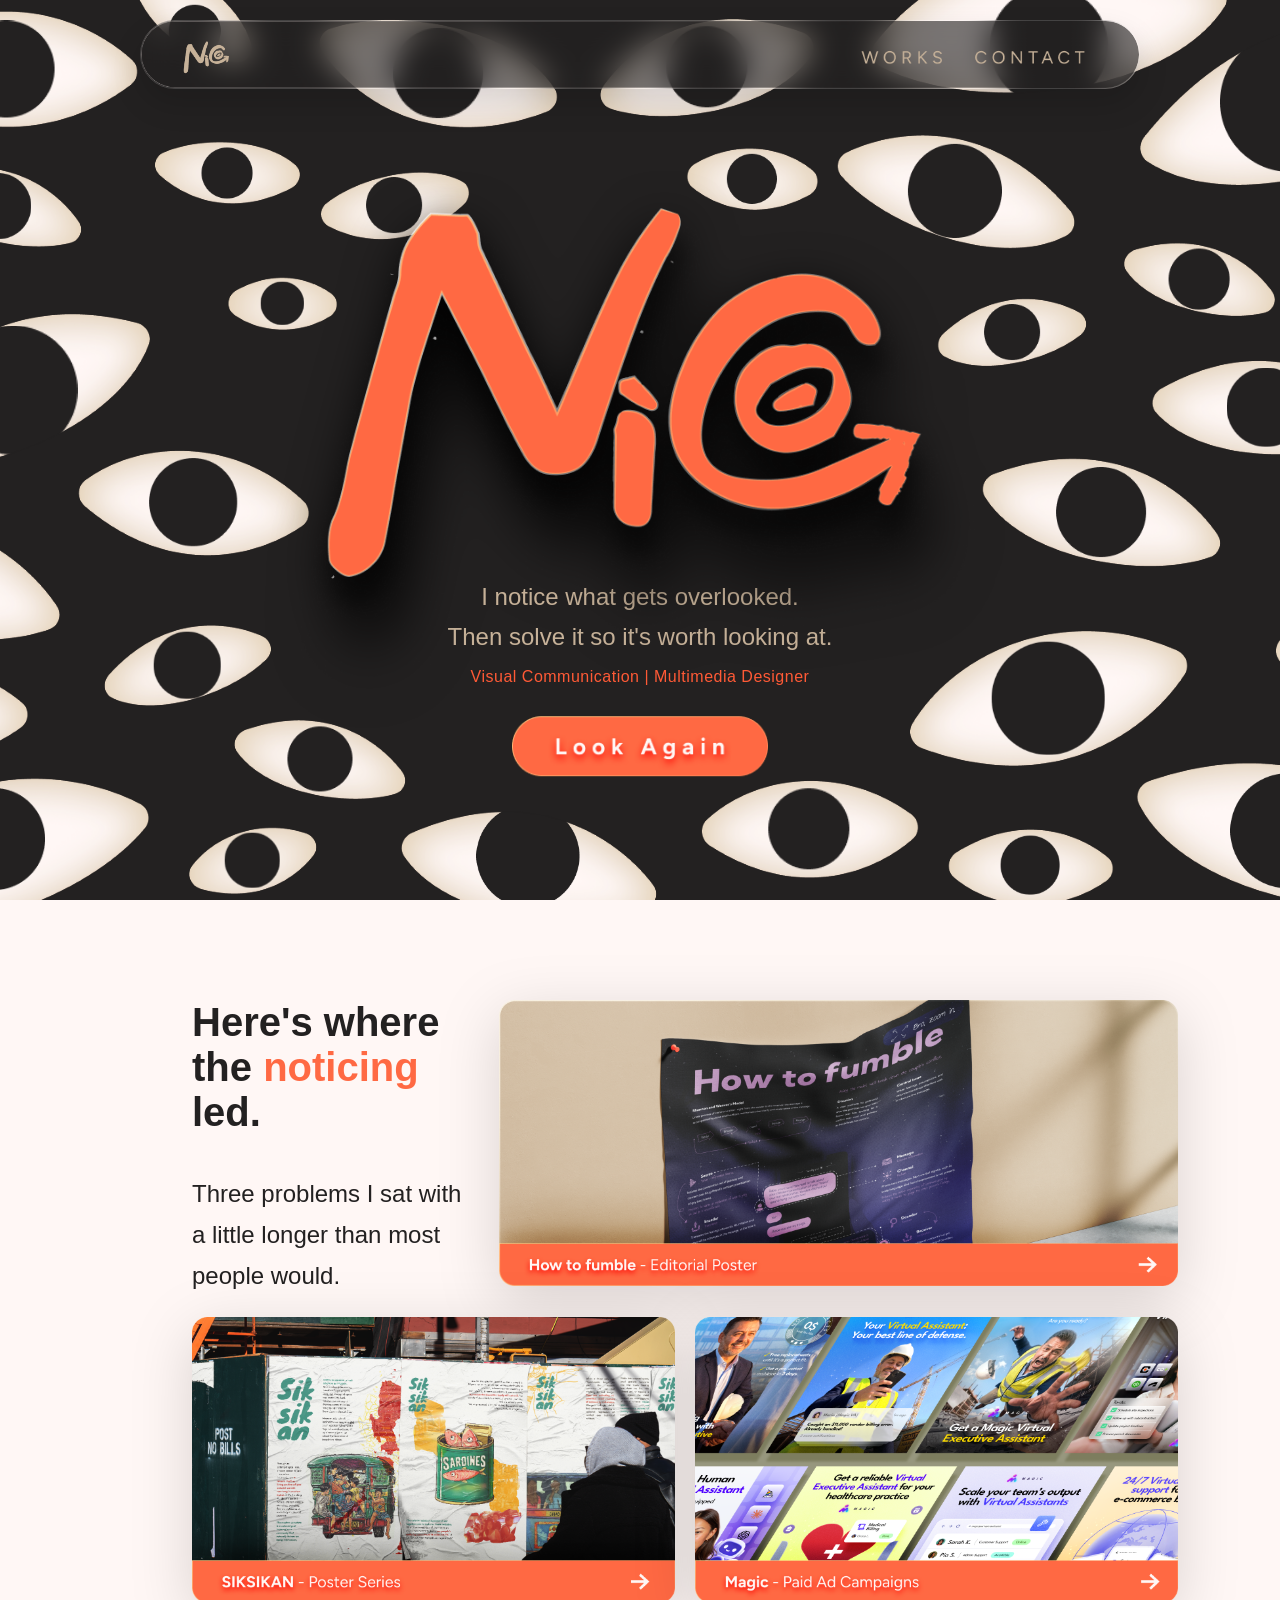
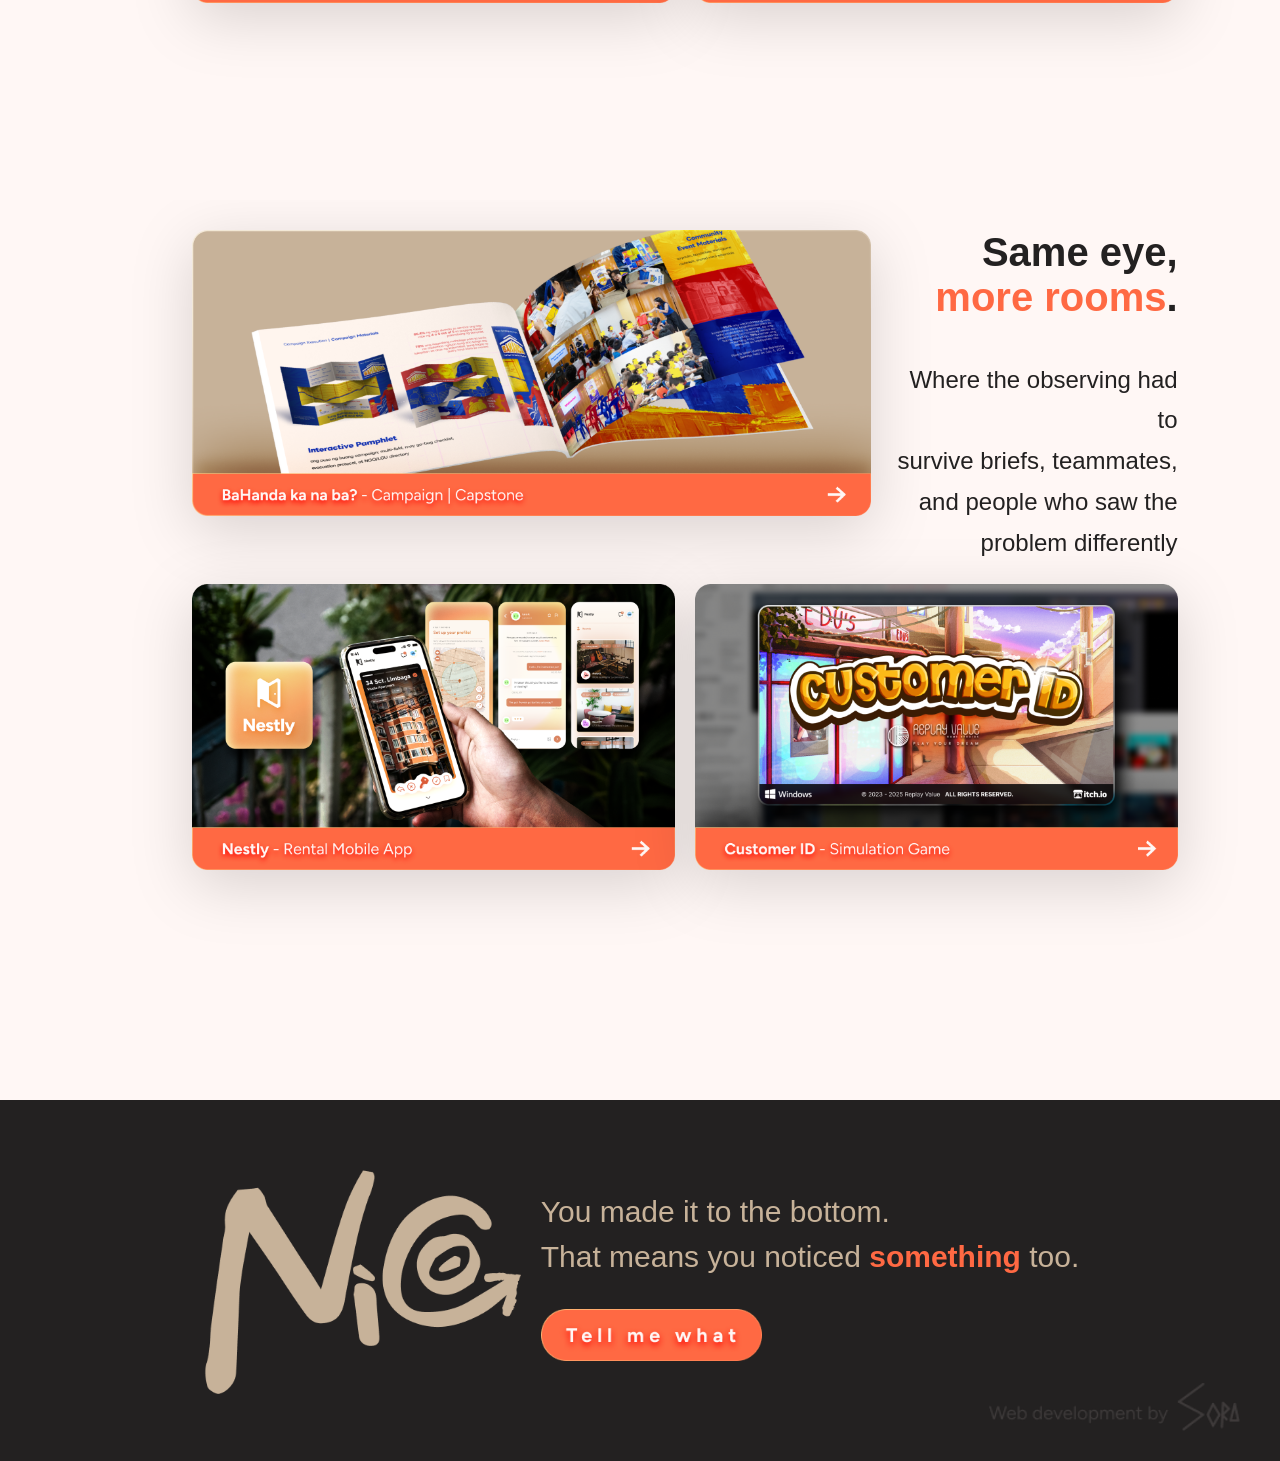
==== commit 4b96e919: "Add files via upload" ====
--- a/index.html
+++ b/index.html
@@ -3,9 +3,10 @@
 <head>
     <meta charset="UTF-8">
     <meta name="viewport" content="width=device-width, initial-scale=1.0">
-    <title>NiCo - Visual Communication | Multimedia Designer</title>
+    <title>Nico Talastas</title>
     <meta name="description" content="I notice what gets overlooked. Then solve it so it's worth looking at.">
-    <link rel="stylesheet" href="style.css?v=6">
+    <link rel="stylesheet" href="style.css?v=7">
+    <link rel="icon" type="image/png" href="assets/04 - NAVIGATION/bttn - homepage.png?v=2">
 </head>
 <body id="top">
 
